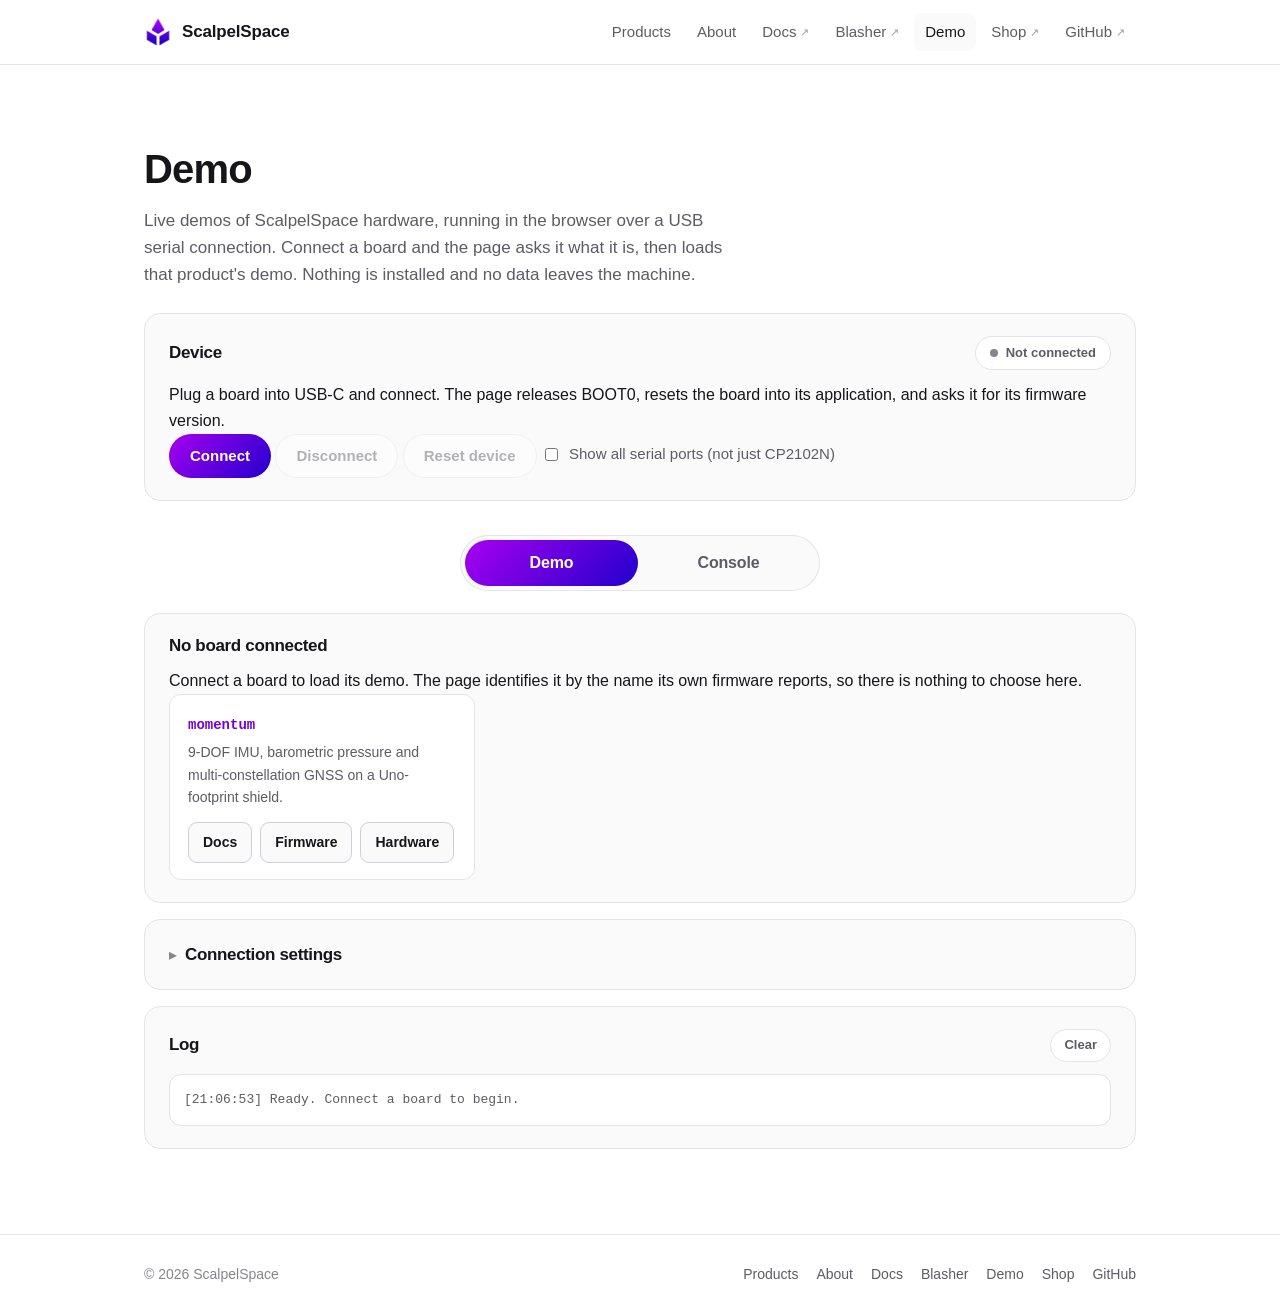
==== index.html @ af004092 "Add initial prototype" ====
<!DOCTYPE html>
<html lang="en">
<head>
  <meta charset="utf-8">
  <meta name="viewport" content="width=device-width, initial-scale=1">
  <title>Demo</title>
  <meta name="description"
        content="Browser based hardware demos for ScalpelSpace boards. Plug a board into USB, and the page loads the demo for whatever it reports itself to be.">
  <link rel="canonical" href="https://demo.scalpelspace.com/">
  <link rel="icon" href="/assets/img/favicon-512x512.png" type="image/png">
  <link rel="apple-touch-icon" href="/assets/img/favicon-512x512.png">
  <meta property="og:type" content="website">
  <meta property="og:site_name" content="ScalpelSpace">
  <meta property="og:title" content="Demo">
  <meta property="og:description"
        content="Browser based hardware demos for ScalpelSpace boards. Plug a board into USB, and the page loads the demo for whatever it reports itself to be.">
  <meta property="og:url" content="https://demo.scalpelspace.com/">
  <meta property="og:image"
        content="https://demo.scalpelspace.com/assets/img/favicon-512x512.png">
  <meta name="twitter:card" content="summary">
  <meta name="twitter:site" content="@ScalpelSpace">
  <meta name="theme-color" content="#ffffff"
        media="(prefers-color-scheme: light)">
  <meta name="theme-color" content="#0c0c10"
        media="(prefers-color-scheme: dark)">
  <link rel="stylesheet" href="/assets/css/site.css">
</head>
<body>
<a class="skip-link" href="#main">Skip to content</a>

<header class="site-header">
  <div class="container">
    <a class="brand" href="https://scalpelspace.com/">
      <img src="/assets/img/favicon-512x512.png" alt="" width="28" height="28">
      ScalpelSpace
    </a>
    <!--
      Mirrors the nav on scalpelspace.com exactly, in the same order and with
      the same arrow markers, so the cross-domain hop to this subdomain reads
      as a page change rather than a different site. Products and About are a
      different origin from here but are deliberately not marked .ext: adding
      arrows they do not have on the parent site is precisely the difference a
      visitor would notice. Demo drops its own arrow and takes the current
      page highlight instead.
    -->
    <nav class="site-nav" aria-label="Primary">
      <a href="https://scalpelspace.com/products.html">Products</a>
      <a href="https://scalpelspace.com/about.html">About</a>
      <a class="ext" href="https://docs.scalpelspace.com/">Docs</a>
      <a class="ext" href="https://blasher.scalpelspace.com/">Blasher</a>
      <a href="/" aria-current="page">Demo</a>
      <a class="ext" href="https://shop.scalpelspace.com/">Shop</a>
      <a class="ext" href="https://github.com/scalpelspace">GitHub</a>
    </nav>
  </div>
</header>

<main id="main">
  <div class="app">
    <div class="page-head">
      <h1>Demo</h1>
      <p class="lede">
        Live demos of ScalpelSpace hardware, running in the browser over a USB
        serial connection. Connect a board and the page asks it what it is,
        then loads that product's demo. Nothing is installed and no data
        leaves the machine.
      </p>
    </div>

    <div id="unsupported" class="banner error" hidden>
      <strong>This browser cannot talk to serial devices.</strong>
      The demos need the Web Serial API. Use desktop Chrome, Edge or Opera
      over <code>https://</code> or <code>http://localhost</code>. Everything
      below still renders so you can see what the page does, only connecting
      to hardware is unavailable.
    </div>

    <div id="bootFailed" class="banner error" hidden>
      <strong>The page did not start.</strong>
      It loaded but its code did not run, which usually means this browser is
      too old for it. Try the current version of Chrome or Edge on a desktop.
    </div>

    <noscript>
      <div class="banner error">
        <strong>JavaScript is switched off.</strong>
        The demos run entirely in the browser, so nothing on this page works
        without it.
      </div>
    </noscript>

    <section class="card" id="cardDevice">
      <div class="card-head">
        <h2>Device</h2>
        <span class="conn push-end" id="connStatus" data-state="idle">
          <span class="dot" aria-hidden="true"></span>
          <span id="connText">Not connected</span>
        </span>
      </div>
      <p class="hint">
        Plug a board into USB-C and connect. The page releases BOOT0, resets
        the board into its application, and asks it for its firmware version.
      </p>
      <div class="row">
        <button id="btnConnect" class="primary">Connect</button>
        <button id="btnDisconnect" class="ghost" disabled>Disconnect</button>
        <button id="btnReset" class="ghost" disabled>Reset device</button>
        <label class="check">
          <input type="checkbox" id="chkAnyPort">
          Show all serial ports (not just CP2102N)
        </label>
      </div>
      <dl class="facts" id="deviceFacts" hidden>
        <div>
          <dt>Port</dt>
          <dd id="factPort">-</dd>
        </div>
        <div>
          <dt>Product</dt>
          <dd id="factProduct">-</dd>
        </div>
        <div>
          <dt>Firmware</dt>
          <dd id="factFirmware">-</dd>
        </div>
      </dl>
    </section>

    <div class="tabs" role="tablist" aria-label="View">
      <button class="tab" id="tabDemo" role="tab" aria-controls="panelDemo"
              aria-selected="true">Demo
      </button>
      <button class="tab" id="tabConsole" role="tab"
              aria-controls="panelConsole" aria-selected="false">Console
      </button>
    </div>

    <div class="panel" id="panelDemo" role="tabpanel" aria-labelledby="tabDemo">
      <!-- app.js replaces this with the connected product's demo. -->
      <div id="productPanel"></div>
    </div>

    <div class="panel" id="panelConsole" role="tabpanel"
         aria-labelledby="tabConsole" hidden>
      <section class="card" id="cardConsole">
        <div class="card-head">
          <h2>Serial console</h2>
          <span class="conn push-end" id="portState" data-state="idle">
            <span class="dot" aria-hidden="true"></span>
            <span id="portText">Port closed</span>
          </span>
        </div>
        <p class="hint">
          Every byte the board sends, including whatever the demo above is
          asking for. Type a command to send it by hand.
        </p>

        <div class="row options">
          <label class="check">
            <input type="checkbox" id="monEcho" checked> Echo sent lines
          </label>
          <label class="check">
            <input type="checkbox" id="monTimestamps"> Timestamps
          </label>
          <label class="check">
            <input type="checkbox" id="monAutoscroll" checked> Autoscroll
          </label>
        </div>

        <pre id="serialOut" class="log serial-out" aria-live="polite"
             aria-label="Serial output"></pre>

        <div class="row send-row">
          <input type="text" id="monInput" class="send-input"
                 placeholder="Type a command and press Enter" autocomplete="off"
                 spellcheck="false" disabled>
          <button id="btnMonSend" class="primary" disabled>Send</button>
          <label class="check">
            <input type="checkbox" id="monSendHex"> Send as hex
          </label>
        </div>

        <div class="row monitor-actions">
          <button id="btnMonClear" class="ghost">Clear output</button>
          <span class="hint monitor-stats" id="monStats">0 B in, 0 B out</span>
        </div>
      </section>
    </div>

    <details class="card advanced" id="advanced">
      <summary><h2>Connection settings</h2></summary>

      <h3>Serial</h3>
      <div class="grid">
        <label>
          Baud rate
          <input type="number" id="cfgBaud" value="115200" min="1200" step="1">
        </label>
        <label>
          Parity
          <select id="cfgParity">
            <option value="none" selected>none (8N1)</option>
            <option value="even">even (8E1)</option>
          </select>
        </label>
      </div>

      <h3>Boot control lines</h3>
      <p class="hint">
        A ScalpelSpace board wires DTR to BOOT0 and RTS to NRESET so it can be
        flashed hands free. That also means opening a port asserts BOOT0 and
        starts the bootloader, which answers no commands, so the page releases
        the lines and resets into the application on connect. Change these
        only for a board that maps or inverts them differently.
      </p>
      <div class="grid">
        <label>
          NRESET line
          <select id="cfgNrstLine">
            <option value="rts" selected>RTS</option>
            <option value="dtr">DTR</option>
          </select>
        </label>
        <label class="check inline">
          <input type="checkbox" id="cfgNrstInvert" checked>
          Invert NRESET
        </label>
        <label>
          BOOT0 line
          <select id="cfgBoot0Line">
            <option value="dtr" selected>DTR</option>
            <option value="rts">RTS</option>
          </select>
        </label>
        <label class="check inline">
          <input type="checkbox" id="cfgBoot0Invert">
          Invert BOOT0
        </label>
        <label>
          Reset hold (ms)
          <input type="number" id="cfgResetHold" value="20" min="1">
        </label>
        <label>
          Boot settle (ms)
          <input type="number" id="cfgBootDelay" value="400" min="1">
        </label>
      </div>

      <div class="row reset-row">
        <button id="btnResetSettings" class="ghost">Reset to defaults</button>
        <span class="hint reset-hint">
          Restores every field above and forgets the copy saved in this
          browser.
        </span>
      </div>
    </details>

    <section class="card log-card">
      <div class="card-head">
        <h2>Log</h2>
        <button id="btnClearLog" class="ghost small push-end">Clear</button>
      </div>
      <pre id="log" class="log" aria-live="polite"></pre>
    </section>
  </div>
</main>

<footer class="site-footer">
  <div class="container">
    <span>&copy; 2026 ScalpelSpace</span>
    <nav class="footer-links" aria-label="Footer">
      <a href="https://scalpelspace.com/products.html">Products</a>
      <a href="https://scalpelspace.com/about.html">About</a>
      <a href="https://docs.scalpelspace.com/">Docs</a>
      <a href="https://blasher.scalpelspace.com/">Blasher</a>
      <a href="/">Demo</a>
      <a href="https://shop.scalpelspace.com/">Shop</a>
      <a href="https://github.com/scalpelspace">GitHub</a>
    </nav>
  </div>
</footer>

<!--
  Deliberately a plain classic script in ES5, and deliberately not part of
  app.js: this is the only code that still runs on an engine too old to parse
  the modules, which is precisely when someone needs to be told why the page
  is doing nothing. Both notices stay hidden in the markup and are revealed
  from here, so a working browser cannot show them whatever happens to the
  stylesheet.
-->
<script>
  (function () {
    if (!("serial" in navigator)) {
      var unsupported = document.getElementById("unsupported");
      if (unsupported) unsupported.hidden = false;
    }

    // app.js sets the flag once it has finished starting. If it never runs -
    // unparseable, blocked, or a failed request - nothing else would say so.
    setTimeout(function () {
      var failed = document.getElementById("bootFailed");
      if (failed && !window.__demoReady) failed.hidden = false;
    }, 3000);
  })();
</script>
<script type="module" src="/src/app.js"></script>
</body>
</html>
---- assets/css/site.css ----
/* ==========================================================================
   Demo - hardware demo styles
   Single stylesheet, no build step, no dependencies.

   Tokens and page chrome (header, nav, page-head, footer) are kept in sync
   with scalpelspace.com, whose assets/css/site.css is the source of truth and
   is kept here verbatim as site-reference.css to diff against. The tool
   chrome below - status colours, cards, tabs, the console and the log - is
   shared with blasher.scalpelspace.com so the two tools feel like one set.
   What is only here is the demo grid: charts, an orientation view and live
   readouts.
   ========================================================================== */

/* --- Tokens ------------------------------------------------------------- */

:root {
  --bg: #ffffff;
  --bg-raised: #fafafa;
  --bg-header: rgba(255, 255, 255, 0.8);
  --text: #16161a;
  --text-muted: #5c5c66;
  --text-faint: #85858f;
  --border: #e4e4e9;
  --border-strong: #d0d0d8;
  --accent: #7a00d4;
  --accent-hover: #5c00a8;
  --grad-a: #a800f0;
  --grad-b: #2200cc;
  --shadow-lift: 0 2px 4px rgba(16, 16, 32, 0.06), 0 16px 40px rgba(16, 16, 32, 0.1);

  /*
   * Live-state colours. The parent site has no equivalent: it has no
   * connection to lose, no reading to go stale and no log to colour. Both
   * schemes are tuned to clear 4.5:1 against the surface they sit on, which
   * is why the light values are so much darker than the dark ones.
   */
  --ok: #0a7a3d;
  --warn: #8a5a00;
  --error: #c22626;

  --font: -apple-system, BlinkMacSystemFont, "Segoe UI", Roboto, Helvetica,
  Arial, sans-serif;
  --font-mono: ui-monospace, SFMono-Regular, "SF Mono", Menlo, Consolas,
  "Liberation Mono", monospace;

  --radius: 12px;
  --radius-lg: 16px;
  --container: 1040px;
  /*
   * The app column matches the parent site's rather than blasher's narrower
   * one. Blasher is a form you fill in top to bottom; this page is a wall of
   * live readouts that wants two columns of cards side by side, and at 860px
   * the second column never fits.
   */
  --container-app: 1040px;
}

@media (prefers-color-scheme: dark) {
  :root {
    --bg: #0c0c10;
    --bg-raised: #141419;
    --bg-header: rgba(12, 12, 16, 0.8);
    --text: #f2f2f5;
    --text-muted: #a0a0ad;
    --text-faint: #77777f;
    --border: #26262e;
    --border-strong: #35353f;
    --accent: #b46bff;
    --accent-hover: #cb99ff;
    --shadow-lift: 0 2px 4px rgba(0, 0, 0, 0.5), 0 16px 40px rgba(0, 0, 0, 0.45);

    --ok: #3ddc84;
    --warn: #f5b942;
    --error: #ff6b6b;
  }
}

/* --- Base --------------------------------------------------------------- */

*,
*::before,
*::after {
  box-sizing: border-box;
}

html {
  -webkit-text-size-adjust: 100%;
}

body {
  margin: 0;
  background: var(--bg);
  color: var(--text);
  font-family: var(--font);
  font-size: 16px;
  line-height: 1.6;
  -webkit-font-smoothing: antialiased;
  display: flex;
  flex-direction: column;
  min-height: 100vh;
}

h1,
h2,
h3 {
  margin: 0;
  line-height: 1.2;
  letter-spacing: -0.02em;
  font-weight: 650;
}

p {
  margin: 0;
}

a {
  color: var(--accent);
  text-decoration: none;
}

a:hover {
  color: var(--accent-hover);
  text-decoration: underline;
}

img {
  max-width: 100%;
  height: auto;
}

code {
  font-family: var(--font-mono);
  font-size: 0.875em;
  background: var(--bg-raised);
  border: 1px solid var(--border);
  border-radius: 5px;
  padding: 0.1em 0.4em;
}

:focus-visible {
  outline: 2px solid var(--accent);
  outline-offset: 3px;
  border-radius: 4px;
}

.container {
  width: 100%;
  max-width: var(--container);
  margin: 0 auto;
  padding: 0 24px;
}

.skip-link {
  position: absolute;
  left: -9999px;
}

.skip-link:focus {
  left: 16px;
  top: 16px;
  z-index: 100;
  background: var(--bg);
  border: 1px solid var(--border-strong);
  border-radius: 8px;
  padding: 10px 16px;
}


/*
 * The app toggles panels, fact lists and motion blocks with the `hidden`
 * attribute, and every one of them is a flex or grid container. A class
 * selector beats the UA stylesheet's [hidden] { display: none }, so without
 * this they stay on screen. The parent site needs no equivalent: nothing it
 * hides carries a display rule.
 */
[hidden] {
  display: none !important;
}

/* --- Header ------------------------------------------------------------- */

.site-header {
  position: sticky;
  top: 0;
  z-index: 50;
  background: var(--bg-header);
  backdrop-filter: saturate(180%) blur(12px);
  -webkit-backdrop-filter: saturate(180%) blur(12px);
  border-bottom: 1px solid var(--border);
}

.site-header .container {
  display: flex;
  align-items: center;
  justify-content: space-between;
  gap: 20px;
  min-height: 64px;
  flex-wrap: wrap;
  padding-top: 10px;
  padding-bottom: 10px;
}

.brand {
  display: inline-flex;
  align-items: center;
  gap: 10px;
  color: var(--text);
  font-weight: 650;
  font-size: 1.0625rem;
  letter-spacing: -0.01em;
}

.brand:hover {
  color: var(--text);
  text-decoration: none;
}

.brand img {
  width: 28px;
  height: 28px;
  display: block;
}

.site-nav {
  display: flex;
  align-items: center;
  gap: 4px;
  flex-wrap: wrap;
}

.site-nav a {
  color: var(--text-muted);
  font-size: 0.9375rem;
  font-weight: 500;
  padding: 7px 11px;
  border-radius: 8px;
  white-space: nowrap;
}

.site-nav a:hover {
  color: var(--text);
  background: var(--bg-raised);
  text-decoration: none;
}

/*
 * Marks the tab you are on. This subdomain is a separate origin from the rest
 * of the site, so the highlight is what tells you the cross-domain hop landed
 * where you expected.
 */
.site-nav a[aria-current="page"] {
  color: var(--text);
  background: var(--bg-raised);
}

.site-nav .ext::after {
  content: "\2197";
  font-size: 0.75em;
  margin-left: 4px;
  opacity: 0.6;
  vertical-align: 1px;
}

/* --- Main --------------------------------------------------------------- */

main {
  flex: 1 0 auto;
}

.app {
  width: 100%;
  max-width: var(--container-app);
  margin: 0 auto;
  padding: 0 24px clamp(28px, 5vh, 48px);
  display: flex;
  flex-direction: column;
  gap: 16px;
}

.page-head {
  padding: clamp(48px, 9vh, 80px) 0 8px;
}

.page-head h1 {
  font-size: clamp(1.875rem, 4.5vw, 2.5rem);
}

.page-head .lede {
  margin-top: 14px;
  max-width: 62ch;
  font-size: 1.0625rem;
  color: var(--text-muted);
}

.banner {
  padding: 14px 18px;
  border-radius: var(--radius);
  font-size: 0.9375rem;
}

.banner.error {
  background: var(--bg-raised);
  background: color-mix(in srgb, var(--error) 10%, transparent);
  border: 1px solid var(--error);
}

/* --- Tabs --------------------------------------------------------------- */

/*
 * A centred segmented control: the two modes are the page's main division, so
 * it is sized like a sub-heading rather than a pair of loose filter chips. The
 * track carries the border and the tabs inside it stay transparent until
 * selected, which keeps the pair reading as one control.
 */
.tabs {
  display: flex;
  gap: 4px;
  /*
   * A definite width, not fit-content: sized to content there is no free
   * space for flex: 1 to distribute, so the two halves keep their label
   * widths and the selected pill changes size as you switch. 360 divides
   * into two whole 173px halves, and the outline is an inset shadow rather
   * than a border so it stays out of the box model and cannot reintroduce
   * fractional widths.
   */
  width: min(100%, 360px);
  margin: clamp(10px, 2vh, 20px) auto 6px;
  padding: 5px;
  background: var(--bg-raised);
  box-shadow: inset 0 0 0 1px var(--border);
  border-radius: 999px;
}

/*
 * flex: 1 splits the track evenly, so the selected pill is the same size
 * whichever tab it is on. Sized to content the two differ by the width of
 * their labels, and the pill visibly resized and shifted on every switch.
 *
 * No border, following the parent site's gradient CTA. The base button rule
 * has one, and merely making it transparent left 2px of the box belonging to
 * a border that only complicated the gradient's edge; the padding below is
 * 1px larger to keep the same outer size. A 1.5 line-height then lands the
 * height on a whole 46px instead of 47.2, so the rounded ends sit on the
 * pixel grid rather than being anti-aliased across it.
 */
.tab {
  flex: 1 1 0;
  justify-content: center;
  padding: 11px 28px;
  font-size: 1rem;
  line-height: 1.5;
  font-weight: 600;
  letter-spacing: -0.01em;
  background: transparent;
  border: 0;
  color: var(--text-muted);
}

.tab:hover:not(:disabled) {
  background: var(--bg);
  color: var(--text);
}

/*
 * No background-origin fix needed here, unlike button.primary: .tab drops the
 * border entirely, so the padding box and the border box are the same and the
 * gradient already reaches the real edge.
 */
.tab[aria-selected="true"],
.tab[aria-selected="true"]:hover {
  background: linear-gradient(135deg, var(--grad-a), var(--grad-b));
  color: #ffffff;
}

.tab[aria-selected="true"]:hover {
  filter: brightness(1.12);
}

.panel {
  display: flex;
  flex-direction: column;
  gap: 16px;
}

/* --- Serial console ----------------------------------------------------- */

.serial-out {
  height: clamp(220px, 42vh, 460px);
  max-height: none;
  margin-bottom: 14px;
}

.serial-out .line.tx {
  color: var(--accent);
}


.send-row {
  gap: 10px;
}

.send-input {
  flex: 1 1 260px;
  min-width: 0;
  font-family: var(--font-mono);
}

.monitor-actions {
  margin-top: 14px;
}

.monitor-stats {
  margin: 0 0 0 auto;
  font-family: var(--font-mono);
  font-size: 0.8125rem;
}

/* --- Cards -------------------------------------------------------------- */

.card {
  background: var(--bg-raised);
  border: 1px solid var(--border);
  border-radius: var(--radius-lg);
  padding: 22px 24px;
}

.card-head {
  display: flex;
  align-items: center;
  gap: 10px;
  flex-wrap: wrap;
  margin-bottom: 12px;
}

.card-head h2 {
  margin: 0;
  font-size: 1.0625rem;
}

/* Pushes the log's Clear button and the connection pill to the far edge. */
.card-head > .push-end {
  margin-left: auto;
}

margin:

0
0
14
px

;
color:
var

(
--text-muted

)
;
font-size:

0.9375
rem

;
}

.row {
  display: flex;
  align-items: center;
  gap: 10px;
  flex-wrap: wrap;
}

.row.options {
  margin-bottom: 16px;
}

/* --- Connection pill ---------------------------------------------------- */

.conn {
  display: inline-flex;
  align-items: center;
  gap: 8px;
  padding: 6px 14px;
  border: 1px solid var(--border);
  border-radius: 999px;
  background: var(--bg);
  font-size: 0.8125rem;
  font-weight: 550;
  color: var(--text-muted);
  white-space: nowrap;
}

.conn .dot {
  width: 8px;
  height: 8px;
  border-radius: 50%;
  background: var(--text-faint);
}

.conn[data-state="ok"] {
  color: var(--text);
}

.conn[data-state="ok"] .dot {
  background: var(--ok);
  box-shadow: 0 0 8px var(--ok);
}

.conn[data-state="error"] .dot {
  background: var(--error);
}

/* --- Buttons ------------------------------------------------------------ */

/*
 * Pills, matching the parent site's .chip and .promo-cta. Secondary buttons
 * sit on --bg so they read as raised against the card's --bg-raised.
 */
button {
  display: inline-flex;
  align-items: center;
  gap: 8px;
  font: inherit;
  font-size: 0.9375rem;
  font-weight: 550;
  padding: 9px 20px;
  border: 1px solid var(--border);
  border-radius: 999px;
  background: var(--bg);
  color: var(--text-muted);
  cursor: pointer;
  white-space: nowrap;
  transition: border-color 0.15s ease, color 0.15s ease, background 0.15s ease,
  filter 0.18s ease;
}

button:hover:not(:disabled) {
  border-color: var(--border-strong);
  color: var(--text);
}

button:disabled {
  opacity: 0.45;
  cursor: not-allowed;
}

button.primary {
  background: linear-gradient(135deg, var(--grad-a), var(--grad-b));
  background-origin: border-box;
  border-color: transparent;
  color: #ffffff;
  font-weight: 600;
}

button.primary:hover:not(:disabled) {
  color: #ffffff;
  border-color: transparent;
  filter: brightness(1.12);
}

button.big {
  padding: 13px 26px;
  font-size: 1rem;
}

button.small {
  padding: 5px 13px;
  font-size: 0.8125rem;
}

.check {
  display: inline-flex;
  align-items: center;
  gap: 8px;
  font-size: 0.9375rem;
  color: var(--text-muted);
  cursor: pointer;
}

.check input {
  accent-color: var(--accent);
}

/* --- Fact lists --------------------------------------------------------- */

.facts {
  display: flex;
  flex-wrap: wrap;
  gap: 12px 32px;
  margin: 16px 0 0;
  padding-top: 16px;
  border-top: 1px solid var(--border);
}

.facts > div {
  min-width: 150px;
}

.facts dt {
  font-size: 0.75rem;
  font-weight: 600;
  text-transform: uppercase;
  letter-spacing: 0.09em;
  color: var(--text-faint);
}

.facts dd {
  margin: 3px 0 0;
  font-family: var(--font-mono);
  font-size: 0.875rem;
}

/* --- Advanced settings -------------------------------------------------- */

.advanced summary {
  cursor: pointer;
  list-style: none;
}

.advanced summary::-webkit-details-marker {
  display: none;
}

.advanced summary h2 {
  display: inline-block;
  margin: 0;
  font-size: 1.0625rem;
}

.advanced summary::before {
  content: "\25B8";
  color: var(--text-faint);
  margin-right: 8px;
}

.advanced[open] summary::before {
  content: "\25BE";
}

.advanced h3 {
  margin: 22px 0 12px;
  font-size: 0.8125rem;
  font-weight: 600;
  text-transform: uppercase;
  letter-spacing: 0.09em;
  color: var(--text-faint);
}

.grid {
  display: grid;
  grid-template-columns: repeat(auto-fit, minmax(190px, 1fr));
  gap: 14px 18px;
  margin-bottom: 16px;
}

.grid label {
  display: flex;
  flex-direction: column;
  gap: 6px;
  font-size: 0.8125rem;
  color: var(--text-muted);
}

/*
 * Separated from the line tests above it: those act on the hardware, this one
 * only rewrites the form.
 */
.reset-row {
  margin-top: 20px;
  padding-top: 18px;
  border-top: 1px solid var(--border);
}

.reset-hint {
  margin: 0;
  flex: 1 1 260px;
}

.grid label.inline {
  flex-direction: row;
  align-items: center;
  align-self: end;
  padding-bottom: 10px;
}

input[type="text"],
input[type="number"],
select {
  font: inherit;
  font-size: 0.9375rem;
  padding: 8px 11px;
  border-radius: 10px;
  border: 1px solid var(--border);
  background: var(--bg);
  color: var(--text);
}

input[type="text"],
input[type="number"] {
  font-family: var(--font-mono);
}

/* --- Log ---------------------------------------------------------------- */

.log {
  margin: 0;
  max-height: 320px;
  overflow: auto;
  padding: 14px;
  border-radius: var(--radius);
  background: var(--bg);
  border: 1px solid var(--border);
  font-family: var(--font-mono);
  font-size: 0.8125rem;
  line-height: 1.7;
  white-space: pre-wrap;
  word-break: break-word;
  color: var(--text-muted);
}

.log .line.ok {
  color: var(--ok);
}

.log .line.warn {
  color: var(--warn);
}

.log .line.error {
  color: var(--error);
}

/* --- Demo grid ---------------------------------------------------------- */

/*
 * The product panel is a masonry-free two-column grid of independent cards.
 * auto-fit rather than a fixed count: a card is readable at 320px, so the
 * layout collapses to one column on a phone and to two on anything wider
 * without a breakpoint of its own.
 */
.demo-grid {
  display: grid;
  grid-template-columns: repeat(auto-fit, minmax(320px, 1fr));
  gap: 16px;
  align-items: start;
}

.product {
  display: flex;
  flex-direction: column;
  gap: 16px;
}

/* A status strip above the grid, with no controls under its last paragraph. */
.control-card .hint {
  margin-bottom: 0;
}

.demo-card {
  min-width: 0; /* Grid items default to min-content; canvases are wider. */
}

/* Names the sensor behind a card's numbers, in the card head's spare corner. */
.card-source {
  font-family: var(--font-mono);
  font-size: 0.75rem;
  color: var(--text-faint);
  text-align: right;
}

.card-note {
  margin: 14px 0 0;
  font-size: 0.875rem;
}

/*
 * A readout that has not been refreshed within its expected interval. Dimmed
 * rather than blanked: the last known value is still the most useful thing to
 * show, it just should not be mistaken for a current one.
 */
.facts.stale dd {
  opacity: 0.45;
}

.banner.note {
  background: color-mix(in srgb, var(--warn) 10%, transparent);
  border: 1px solid var(--warn);
  margin-bottom: 16px;
}

.mono {
  font-family: var(--font-mono);
}

.command-row {
  margin-bottom: 4px;
}

/* --- Orientation and charts --------------------------------------------- */

.attitude,
.track {
  display: flex;
  justify-content: center;
  background: var(--bg);
  border: 1px solid var(--border);
  border-radius: var(--radius);
}

/*
 * Both canvases are square, for the same underlying reason: neither has a
 * preferred direction. The board can be rotated to any attitude, and the
 * track needs the same metres per pixel north and east or it would shear.
 * aspect-ratio keeps that true as the column width changes.
 */
.attitude-canvas,
.track-canvas {
  display: block;
  width: 100%;
  aspect-ratio: 1 / 1;
}

.attitude-canvas {
  max-width: 320px;
}

.track-canvas {
  max-width: 300px;
}

.chart {
  display: block;
  width: 100%;
  height: 120px;
  background: var(--bg);
  border: 1px solid var(--border);
  border-radius: var(--radius);
}

.chart-short {
  height: 84px;
}

.chart-label {
  margin: 16px 0 6px;
  font-size: 0.75rem;
  font-weight: 600;
  text-transform: uppercase;
  letter-spacing: 0.09em;
  color: var(--text-faint);
}

/* --- Motion readouts ---------------------------------------------------- */

.motion-block + .motion-block {
  margin-top: 20px;
  padding-top: 18px;
  border-top: 1px solid var(--border);
}

.motion-head {
  display: flex;
  align-items: baseline;
  justify-content: space-between;
  gap: 12px;
}

.motion-title {
  font-weight: 600;
  font-size: 0.9375rem;
}

.motion-unit {
  font-family: var(--font-mono);
  font-size: 0.75rem;
  color: var(--text-faint);
}

.axes {
  display: flex;
  flex-wrap: wrap;
  gap: 8px;
  margin: 10px 0;
}

/*
 * Each axis keeps the colour it is drawn with in the chart and the
 * orientation view, so a trace can be tied to a number without a legend.
 * These three values are the same ones as AXIS_COLORS in src/ui.js, which is
 * where the canvases read them from; they have to be changed together.
 */
.axis {
  flex: 1 1 90px;
  display: flex;
  align-items: baseline;
  gap: 8px;
  padding: 6px 10px;
  border: 1px solid var(--border);
  border-left: 3px solid var(--axis, var(--border-strong));
  border-radius: 8px;
  background: var(--bg);
  min-width: 0;
}

.axis[data-axis="x"] {
  --axis: #e5484d;
}

.axis[data-axis="y"] {
  --axis: #30a46c;
}

.axis[data-axis="z"] {
  --axis: #3b82f6;
}

.axis-name {
  font-size: 0.75rem;
  font-weight: 600;
  color: var(--text-faint);
}

.axis-value {
  font-family: var(--font-mono);
  font-size: 0.875rem;
  margin-left: auto;
}

/* --- LED picker --------------------------------------------------------- */

.led-picker {
  width: 56px;
  height: 38px;
  padding: 3px;
  border: 1px solid var(--border-strong);
  border-radius: 10px;
  background: var(--bg);
  cursor: pointer;
}

.swatches {
  display: flex;
  flex-wrap: wrap;
  gap: 8px;
  margin-top: 12px;
}

.swatch {
  padding: 6px 14px 6px 10px;
  font-size: 0.8125rem;
}

/* Sits on --bg, so a black "Off" swatch needs its own ring to be visible. */
.swatch-dot {
  width: 14px;
  height: 14px;
  border-radius: 50%;
  background: var(--swatch, transparent);
  box-shadow: inset 0 0 0 1px var(--border-strong);
}

/* --- Supported product tiles -------------------------------------------- */

.repos {
  display: grid;
  grid-template-columns: repeat(auto-fill, minmax(260px, 1fr));
  gap: 12px;
}

.repo {
  display: block;
  padding: 16px 18px;
  border: 1px solid var(--border);
  border-radius: var(--radius);
  color: var(--text);
  background: var(--bg);
}

.repo-name {
  font-family: var(--font-mono);
  font-size: 0.875rem;
  font-weight: 600;
  color: var(--accent);
}

.repo p {
  margin-top: 5px;
  font-size: 0.875rem;
  color: var(--text-muted);
}

/*
 * Copied from the parent site's product list rather than shared: these are
 * links out to the docs, firmware and hardware for a board this page can
 * drive, and they should look exactly like the ones on scalpelspace.com.
 */
.links {
  display: flex;
  flex-wrap: wrap;
  gap: 8px;
  margin-top: 14px;
}

.btn {
  display: inline-flex;
  align-items: center;
  gap: 6px;
  padding: 8px 14px;
  border-radius: 9px;
  border: 1px solid var(--border-strong);
  background: var(--bg-raised);
  color: var(--text);
  font-size: 0.875rem;
  font-weight: 550;
  transition: border-color 0.15s ease, background 0.15s ease;
}

.btn:hover {
  border-color: var(--accent);
  color: var(--text);
  text-decoration: none;
}

/* --- Footer ------------------------------------------------------------- */

.site-footer {
  flex-shrink: 0;
  border-top: 1px solid var(--border);
  margin-top: 40px;
  padding: 28px 0;
  font-size: 0.875rem;
  color: var(--text-faint);
}

.site-footer .container {
  display: flex;
  align-items: center;
  justify-content: space-between;
  gap: 16px 24px;
  flex-wrap: wrap;
}

.footer-links {
  display: flex;
  gap: 18px;
  flex-wrap: wrap;
}

.footer-links a {
  color: var(--text-muted);
}

.footer-links a:hover {
  color: var(--text);
}

/* --- Responsive --------------------------------------------------------- */

@media (max-width: 720px) {
  /* Let the header scroll away rather than pin a two-row bar to the top. */
  .site-header {
    position: static;
  }

  .site-header .container {
    justify-content: center;
    gap: 10px;
    min-height: 0;
  }

  .site-nav {
    justify-content: center;
    gap: 0;
  }

  .site-nav a {
    font-size: 0.875rem;
    padding: 6px 7px;
  }

  .site-nav .ext::after {
    margin-left: 2px;
  }

  .card-head > .push-end {
    margin-left: 0;
  }

  /* Two 28px-padded tabs overflow a phone: let the track fill the row. */
  .tabs {
    width: 100%;
  }

  /* Only the side padding needs relaxing; flex: 1 already splits the track. */
  .tab {
    padding: 11px 12px;
  }

  button.big {
    width: 100%;
    justify-content: center;
  }
}

/*
 * A 3-column grid splits evenly instead, which keeps tap targets at a usable
 * size rather than shrinking type to fit.
 */
@media (max-width: 480px) {
  .site-nav {
    display: grid;
    grid-template-columns: repeat(3, 1fr);
    justify-items: center;
    width: 100%;
    gap: 2px;
  }
}

@media (prefers-reduced-motion: reduce) {
  *,
  *::before,
  *::after {
    transition-duration: 0.01ms !important;
    animation-duration: 0.01ms !important;
  }
}
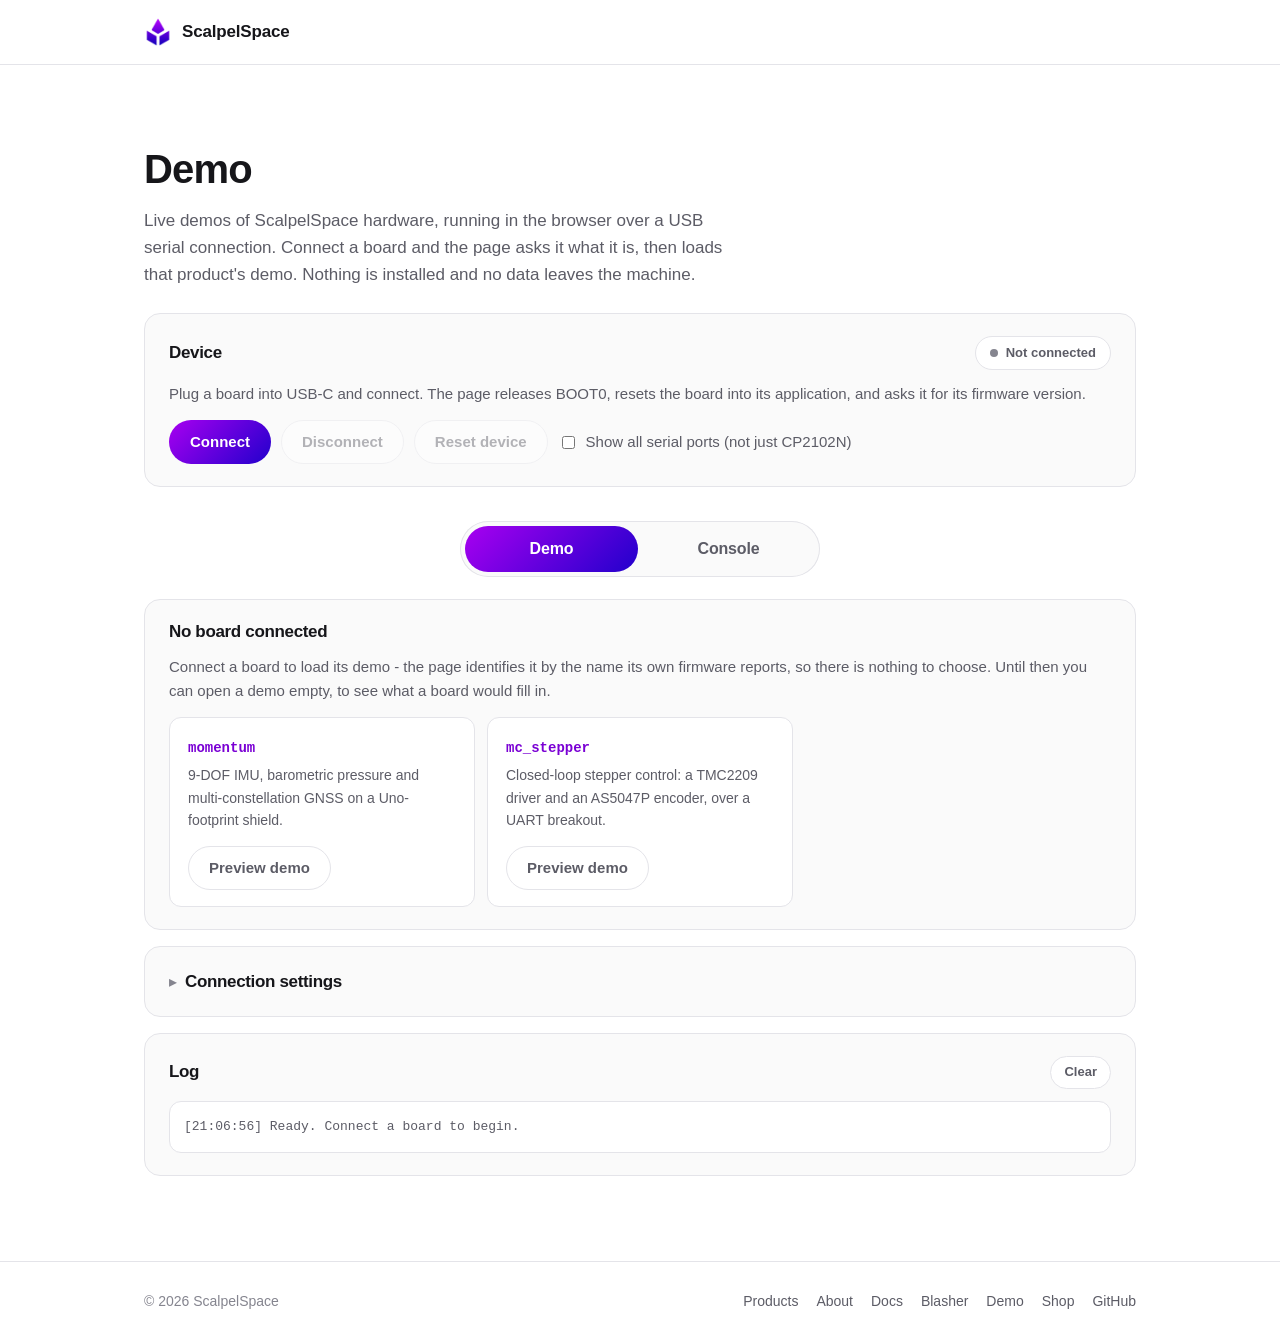
==== commit 7b4902a1: "Update header to match central" ====
--- a/index.html
+++ b/index.html
@@ -30,28 +30,10 @@
 
 <header class="site-header">
   <div class="container">
-    <a class="brand" href="https://scalpelspace.com/">
+    <a class="brand" href="/">
       <img src="/assets/img/favicon-512x512.png" alt="" width="28" height="28">
       ScalpelSpace
     </a>
-    <!--
-      Mirrors the nav on scalpelspace.com exactly, in the same order and with
-      the same arrow markers, so the cross-domain hop to this subdomain reads
-      as a page change rather than a different site. Products and About are a
-      different origin from here but are deliberately not marked .ext: adding
-      arrows they do not have on the parent site is precisely the difference a
-      visitor would notice. Demo drops its own arrow and takes the current
-      page highlight instead.
-    -->
-    <nav class="site-nav" aria-label="Primary">
-      <a href="https://scalpelspace.com/products.html">Products</a>
-      <a href="https://scalpelspace.com/about.html">About</a>
-      <a class="ext" href="https://docs.scalpelspace.com/">Docs</a>
-      <a class="ext" href="https://blasher.scalpelspace.com/">Blasher</a>
-      <a href="/" aria-current="page">Demo</a>
-      <a class="ext" href="https://shop.scalpelspace.com/">Shop</a>
-      <a class="ext" href="https://github.com/scalpelspace">GitHub</a>
-    </nav>
   </div>
 </header>
 
--- a/assets/css/site.css
+++ b/assets/css/site.css
@@ -38,6 +38,18 @@
   --warn: #8a5a00;
   --error: #c22626;
 
+  /*
+   * Two more, for the states mc_stepper shows on its own WS2812B that the
+   * three above have no name for: cyan while it moves open-loop, blue while it
+   * holds there. Named by hue rather than by role because that is what they
+   * encode - the point is that the text on screen and the LED on the bench say
+   * the same thing. The board's values are tiny (0-5, proportional to
+   * brightness), so these are the hues scaled up and then retuned for
+   * contrast, not the literal numbers.
+   */
+  --state-cyan: #0e7490;
+  --state-blue: #1d4ed8;
+
   --font: -apple-system, BlinkMacSystemFont, "Segoe UI", Roboto, Helvetica,
   Arial, sans-serif;
   --font-mono: ui-monospace, SFMono-Regular, "SF Mono", Menlo, Consolas,
@@ -72,6 +84,8 @@
     --ok: #3ddc84;
     --warn: #f5b942;
     --error: #ff6b6b;
+    --state-cyan: #22d3ee;
+    --state-blue: #7aa7ff;
   }
 }
 
@@ -384,7 +398,13 @@
 
 /* --- Serial console ----------------------------------------------------- */
 
-.serial-out {
+/*
+ * `.log.serial-out`, not `.serial-out`: the element carries both classes, and
+ * the generic `.log` further down sets `margin: 0`. At equal specificity the
+ * later rule wins, so a plain `.serial-out` here loses its margin and the send
+ * row ends up flush against the bottom of the output.
+ */
+.log.serial-out {
   height: clamp(220px, 42vh, 460px);
   max-height: none;
   margin-bottom: 14px;
@@ -442,28 +462,10 @@
   margin-left: auto;
 }
 
-margin:
-
-0
-0
-14
-px
-
-;
-color:
-var
-
-(
---text-muted
-
-)
-;
-font-size:
-
-0.9375
-rem
-
-;
+.hint {
+  margin: 0 0 14px;
+  color: var(--text-muted);
+  font-size: 0.9375rem;
 }
 
 .row {
@@ -785,12 +787,51 @@
   opacity: 0.45;
 }
 
+/*
+ * A readout that says something about health rather than magnitude, coloured
+ * to match whatever the board itself is signalling. The tone is set from the
+ * product module, so the mapping from a device's states to these five lives
+ * with the device rather than in the stylesheet.
+ *
+ * Absent means the ordinary text colour, which is what "nothing to report"
+ * should look like - a page where every value is coloured says nothing with
+ * colour at all.
+ */
+[data-tone="ok"] {
+  color: var(--ok);
+}
+
+[data-tone="warn"] {
+  color: var(--warn);
+}
+
+[data-tone="error"] {
+  color: var(--error);
+}
+
+[data-tone="cyan"] {
+  color: var(--state-cyan);
+}
+
+[data-tone="blue"] {
+  color: var(--state-blue);
+}
+
 .banner.note {
   background: color-mix(in srgb, var(--warn) 10%, transparent);
   border: 1px solid var(--warn);
   margin-bottom: 16px;
 }
 
+/* Sits above a demo panel mounted with no device behind it. */
+.preview-banner {
+  display: flex;
+  align-items: center;
+  justify-content: space-between;
+  gap: 12px 20px;
+  flex-wrap: wrap;
+}
+
 .mono {
   font-family: var(--font-mono);
 }
@@ -802,7 +843,8 @@
 /* --- Orientation and charts --------------------------------------------- */
 
 .attitude,
-.track {
+.track,
+.dial {
   display: flex;
   justify-content: center;
   background: var(--bg);
@@ -817,7 +859,8 @@
  * aspect-ratio keeps that true as the column width changes.
  */
 .attitude-canvas,
-.track-canvas {
+.track-canvas,
+.dial-canvas {
   display: block;
   width: 100%;
   aspect-ratio: 1 / 1;
@@ -827,17 +870,108 @@
   max-width: 320px;
 }
 
-.track-canvas {
+.track-canvas,
+.dial-canvas {
   max-width: 300px;
+}
+
+/* --- Status flags ------------------------------------------------------- */
+
+/*
+ * A fixed set of chips, all present whether the bit is set or not. Showing
+ * only the raised ones would make an empty row mean both "nothing wrong" and
+ * "never read", and would move every remaining chip each time one changed.
+ */
+.flags {
+  display: flex;
+  flex-wrap: wrap;
+  gap: 6px;
+}
+
+.flag {
+  padding: 3px 10px;
+  border: 1px solid var(--border);
+  border-radius: 999px;
+  background: var(--bg);
+  font-family: var(--font-mono);
+  font-size: 0.75rem;
+  color: var(--text-faint);
+}
+
+.flag.set {
+  border-color: var(--error);
+  color: var(--error);
+}
+
+/* GSTAT.reset is a power-up notice, not a fault; it should not read as one. */
+.flag.notice {
+  border-color: var(--warn);
+  color: var(--warn);
+}
+
+/* --- Setpoint rows ------------------------------------------------------ */
+
+.setpoint-row {
+  display: flex;
+  align-items: center;
+  gap: 10px;
+  margin-bottom: 10px;
+}
+
+.setpoint-name {
+  flex: 0 0 auto;
+  min-width: 34px;
+  font-family: var(--font-mono);
+  font-size: 0.875rem;
+  font-weight: 600;
+}
+
+.command-input {
+  flex: 1 1 80px;
+  min-width: 0;
+}
+
+.setpoint-unit {
+  flex: 0 0 auto;
+  min-width: 46px;
+  font-family: var(--font-mono);
+  font-size: 0.75rem;
+  color: var(--text-faint);
+}
+
+/* --- Configuration groups ----------------------------------------------- */
+
+.config-group + .config-group {
+  margin-top: 22px;
+  padding-top: 18px;
+  border-top: 1px solid var(--border);
+}
+
+.config-group .chart-label {
+  margin-top: 0;
+}
+
+.config-group .hint {
+  font-size: 0.875rem;
 }
 
 .chart {
   display: block;
   width: 100%;
   height: 120px;
+  margin-top: 14px;
   background: var(--bg);
   border: 1px solid var(--border);
   border-radius: var(--radius);
+}
+
+/*
+ * A chart usually follows its own label, which already carries the spacing and
+ * wants to sit close to what it names. The margin above is for the charts that
+ * do not - StallGuard's, which comes straight off a readout list.
+ */
+.chart-label + .chart {
+  margin-top: 0;
 }
 
 .chart-short {
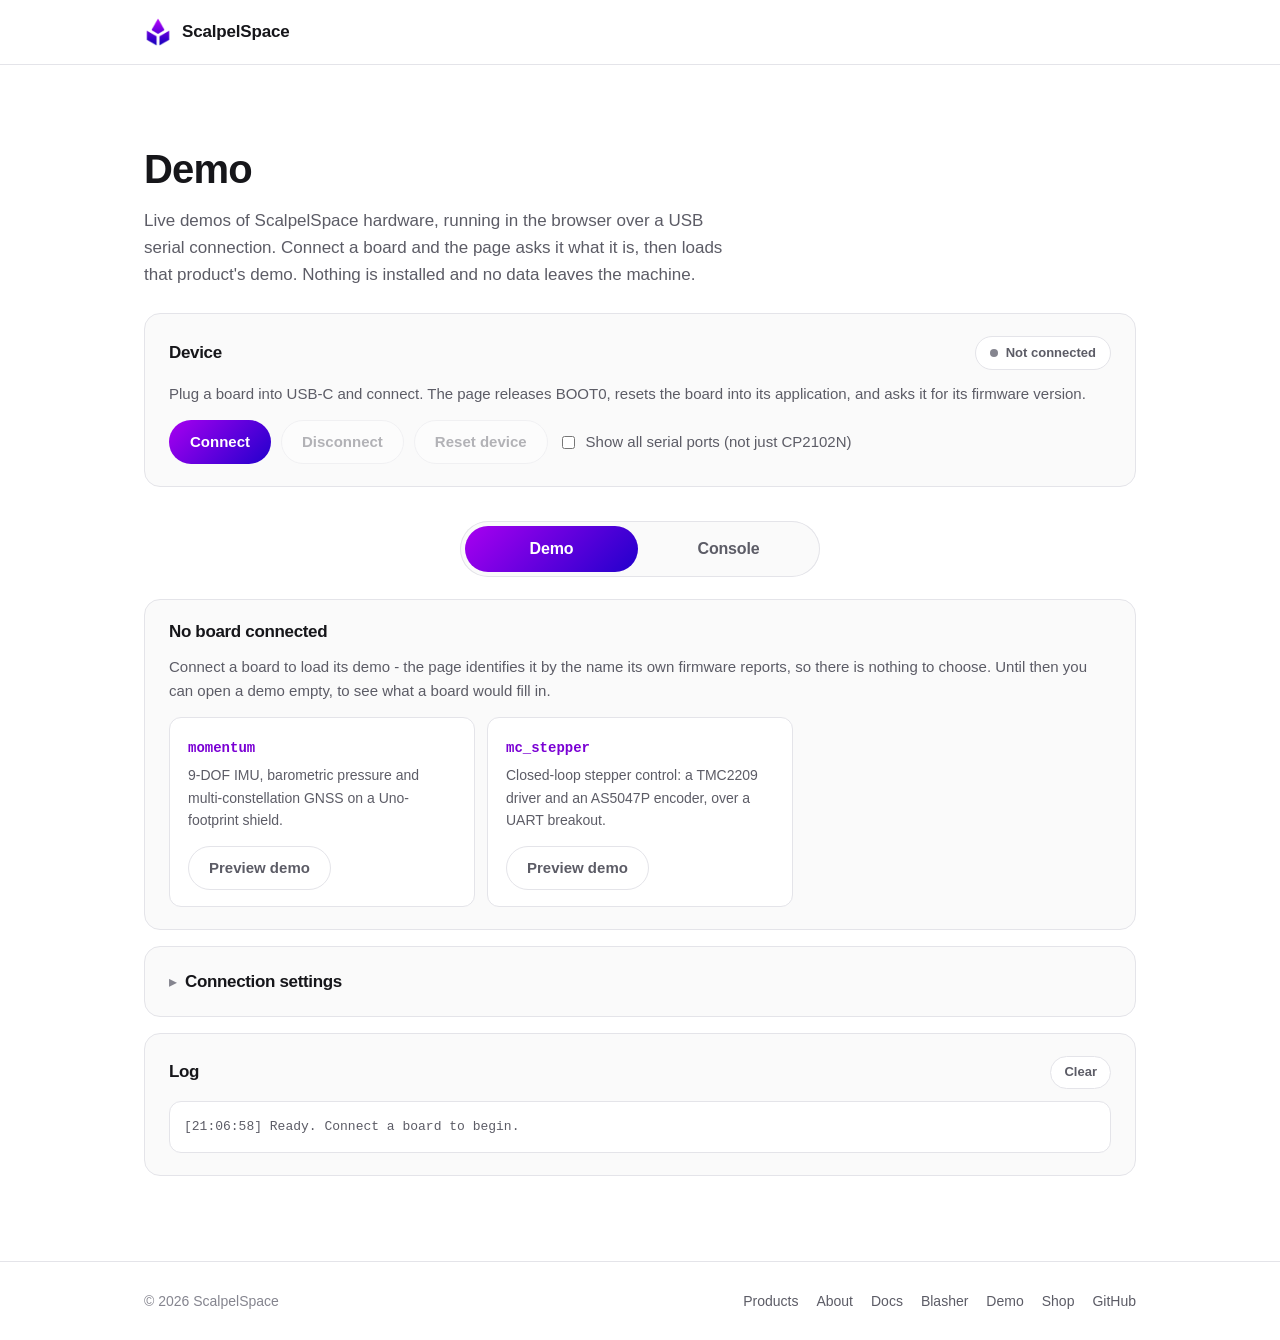
==== commit dd760ec2: "Fix header home logo redirect" ====
--- a/index.html
+++ b/index.html
@@ -30,7 +30,7 @@
 
 <header class="site-header">
   <div class="container">
-    <a class="brand" href="/">
+    <a class="brand" href="https://scalpelspace.com/">
       <img src="/assets/img/favicon-512x512.png" alt="" width="28" height="28">
       ScalpelSpace
     </a>
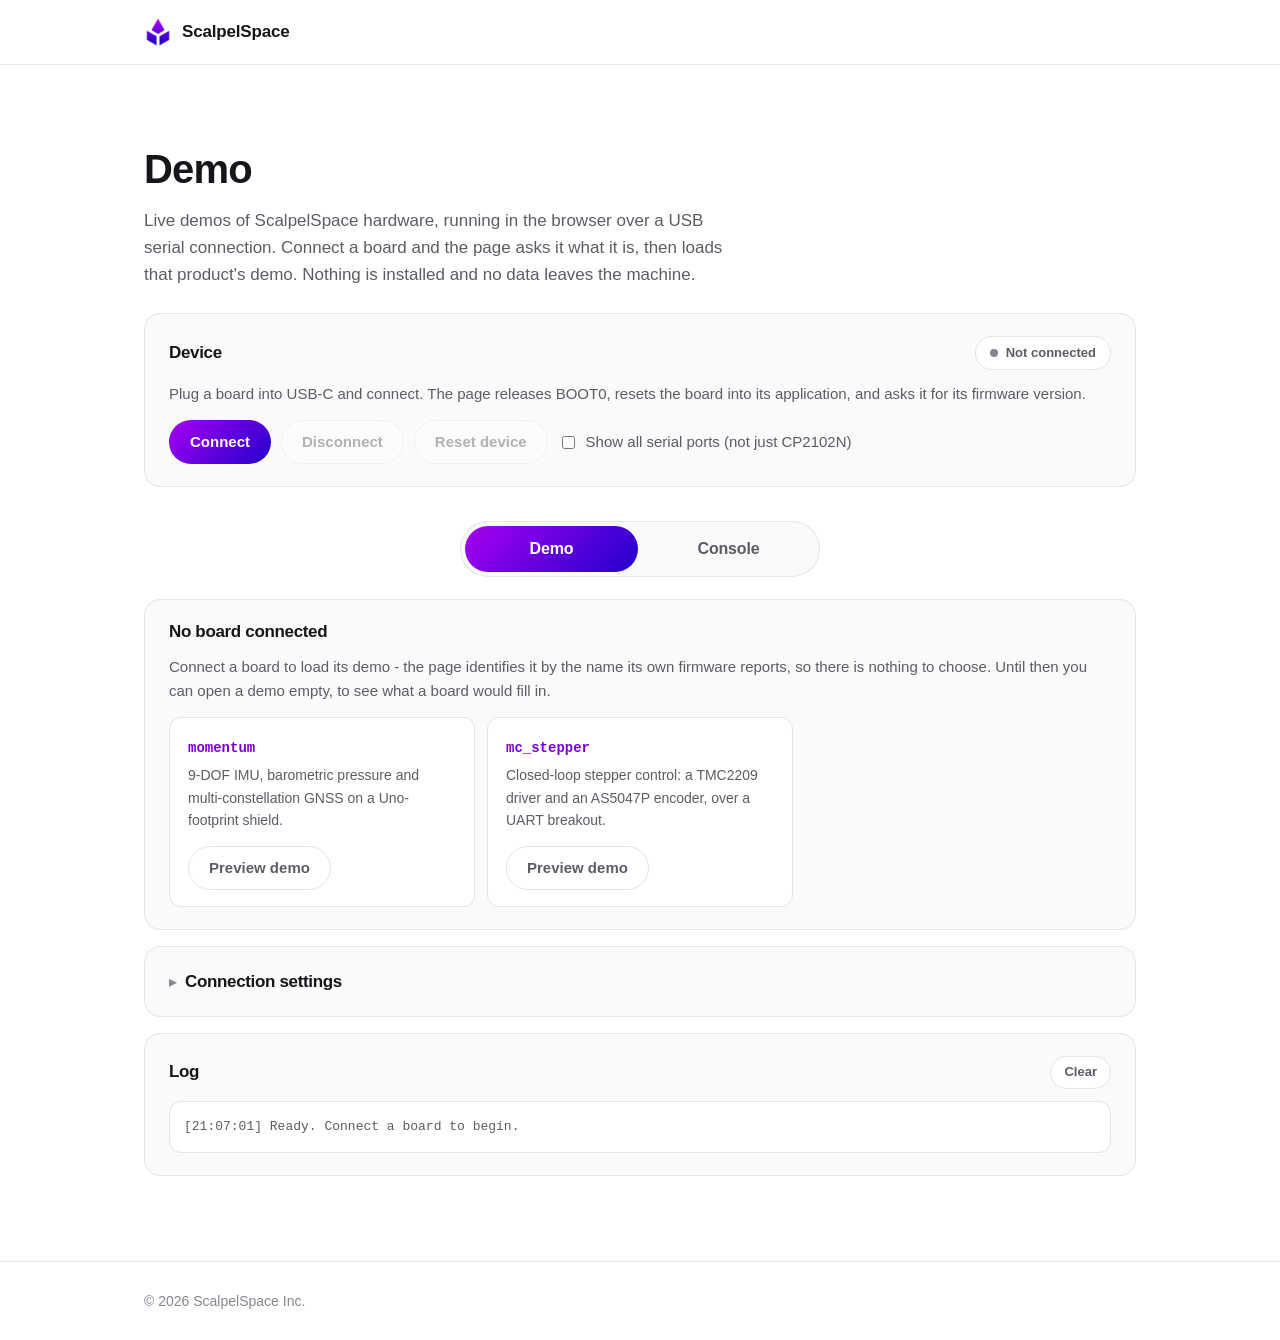
==== commit 4138ef4e: "Update footer" ====
--- a/index.html
+++ b/index.html
@@ -249,16 +249,7 @@
 
 <footer class="site-footer">
   <div class="container">
-    <span>&copy; 2026 ScalpelSpace</span>
-    <nav class="footer-links" aria-label="Footer">
-      <a href="https://scalpelspace.com/products.html">Products</a>
-      <a href="https://scalpelspace.com/about.html">About</a>
-      <a href="https://docs.scalpelspace.com/">Docs</a>
-      <a href="https://blasher.scalpelspace.com/">Blasher</a>
-      <a href="/">Demo</a>
-      <a href="https://shop.scalpelspace.com/">Shop</a>
-      <a href="https://github.com/scalpelspace">GitHub</a>
-    </nav>
+    <span>&copy; 2026 ScalpelSpace Inc.</span>
   </div>
 </footer>
 
